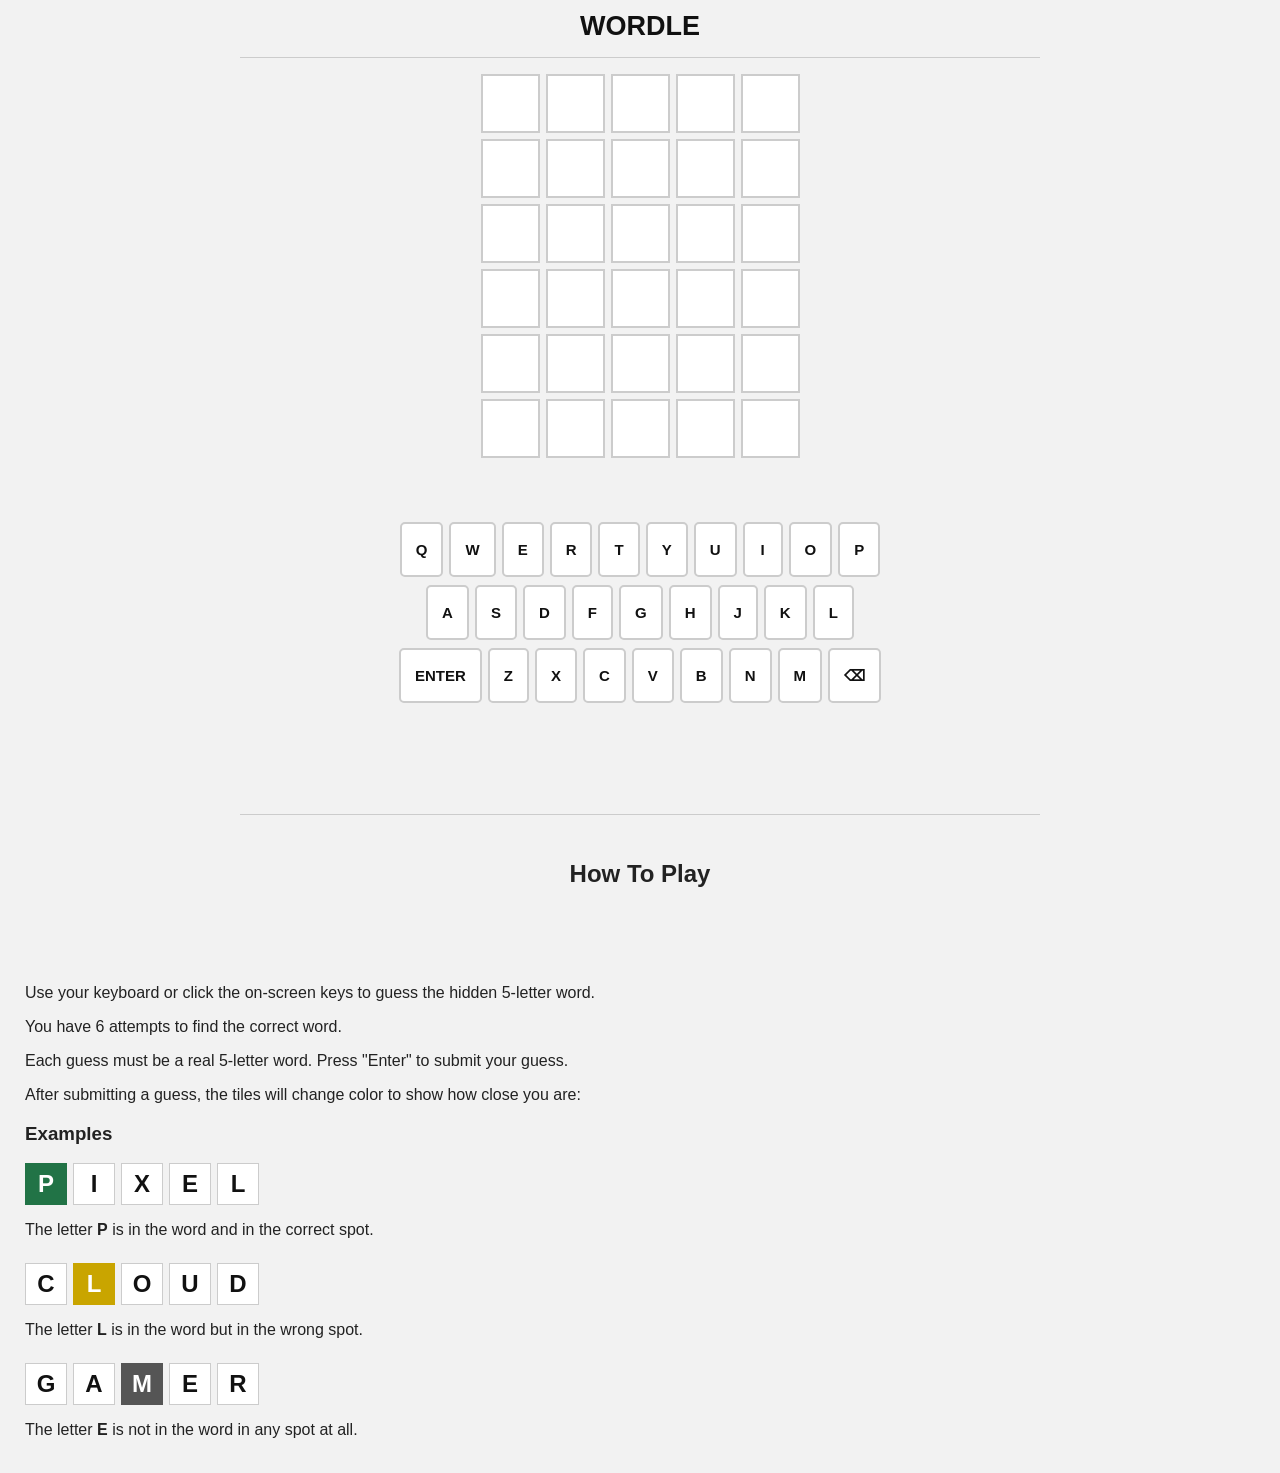
==== index.html @ 8503a136 "update word list" ====
<!DOCTYPE html>
<html lang="en">
  <head>
    <meta charset="UTF-8" />
    <meta name="viewport" content="width=device-width, initial-scale=1.0" />
    <title>Wordle</title>
    <link rel="stylesheet" href="css/style.css" />
  </head>
  <body>
    <h1>WORDLE</h1>
    <hr class="title-divider" />

    <div id="game-board"></div>
    <div id="keyboard" class="keyboard"></div>

    <div id="play-again-container" style="display: none;">
      <button id="play-again" class="play-again-button">Play Again!</button>
    </div>

    <div id="toast" class="toast">
      <div id="toast-message"></div>
    </div>

    <!-- INSTRUCTIONS -->
    <hr class="footer-divider" />
    <h2>How To Play</h2>
    <div class="content">
      <p>Use your keyboard or click the on-screen keys to guess the hidden 5-letter word.</p>
      <p>You have 6 attempts to find the correct word.</p>
      <p>Each guess must be a real 5-letter word. Press "Enter" to submit your guess.</p>
      <p>After submitting a guess, the tiles will change color to show how close you are:</p>
      
      <h3><strong>Examples</strong></h3>
      <div class="example">
        <div class="example-row">
          <div class="tile correct">P</div>
          <div class="tile">I</div>
          <div class="tile">X</div>
          <div class="tile">E</div>
          <div class="tile">L</div>
        </div>
        <p>The letter <strong>P</strong> is in the word and in the correct spot.</p>
      </div>

      <div class="example">
        <div class="example-row">
          <div class="tile">C</div>
          <div class="tile present">L</div>
          <div class="tile">O</div>
          <div class="tile">U</div>
          <div class="tile">D</div>
        </div>
        <p>The letter <strong>L</strong> is in the word but in the wrong spot.</p>
      </div>

      <div class="example">
        <div class="example-row">
          <div class="tile">G</div>
          <div class="tile">A</div>
          <div class="tile absent">M</div>
          <div class="tile">E</div>
          <div class="tile">R</div>
        </div>
        <p>The letter <strong>E</strong> is not in the word in any spot at all.</p>
      </div>
    </div>

    <script src="js/data.js"></script>
    <script src="js/app.js"></script>
  </body>
</html>
---- css/style.css ----
/* === Base Styles === */
body {
  font-family: "Helvetica Neue", Helvetica, Arial, sans-serif;
  font-weight: 400;
  margin: 0;
  min-height: 100vh;
  display: flex;
  flex-direction: column;
  align-items: center;
  justify-content: flex-start;
  background-color: #f2f2f2; /* Soft light gray for better contrast */
  padding: 10px 20px;
  box-sizing: border-box;
}

h1 {
  margin: 1px 0 10px;
  color: #111; /* Darker text for better contrast */
  font-size: 27px;
  text-align: center;
}

h2, h3, p {
  color: #222;
}

.content {
  max-width: 800px;
  width: 100%;
  margin-top: 60px;
  margin-left: 0;
  padding-left: 5px;
  align-self: flex-start;
  text-align: left;
}

.title-divider {
  width: 100%;
  max-width: 800px;
  border: none;
  border-top: 1px solid #ccc;
  margin: 5px auto 12px;
}

.footer-divider {
  width: 100%;
  max-width: 800px;
  border: none;
  border-top: 1px solid #ccc;
  margin: 60px auto 25px; 
}


/* === Game Board === */
#game-board {
  display: grid;
  grid-template-rows: repeat(6, 1fr);
  gap: 6px;
  margin: 4px 0; 
}

.row {
  display: grid;
  grid-template-columns: repeat(5, 1fr);
  gap: 6px;
}

/* === Tiles === */
.tile {
  width: 55px;
  height: 55px;
  display: flex;
  justify-content: center;
  align-items: center;
  font-size: 38px;
  font-weight: bold;
  text-transform: uppercase;
  background-color: white;
  border: 2px solid #ccc;
  color: #111;
  transition: transform 0.2s ease, background-color 0.3s ease;
}

.tile.correct {
  background-color: #217346;
  border-color: #217346;
  color: white;
}

.tile.present {
  background-color: #c9a500;
  border-color: #c9a500;
  color: white;
}

.tile.absent {
  background-color: #555;
  border-color: #555;
  color: white;
}

/* === Keyboard === */
#keyboard {
  display: flex;
  flex-direction: column;
  gap: 8px;
  user-select: none;
  margin-top: 60px;
  margin-bottom: 51px;
}

#keyboard .row {
  display: flex;
  justify-content: center;
  gap: 6px;
}

#keyboard button {
  background-color: white;
  border: 2px solid #ccc;
  border-radius: 5px;
  padding: 14px;
  min-height: 55px;
  min-width: 40px;
  display: flex;
  justify-content: center;
  align-items: center;
  font-size: 15px;
  font-weight: bold;
  color: #111;
  cursor: pointer;
  text-transform: uppercase;
  transition: background-color 0.2s ease, border-color 0.2s ease;
}

#keyboard button.correct {
  background-color: #217346;
  border-color: #217346;
  color: white;
}

#keyboard button.present {
  background-color: #c9a500;
  border-color: #c9a500;
  color: white;
}

#keyboard button.absent {
  background-color: #555;
  border-color: #555;
  color: white;
}

#keyboard button:hover {
  background-color: #999; /* Darker hover state */
}

#keyboard button:focus {
  outline: 3px solid #FF6347; /* High contrast focus outline */
}

/* === Play Again Button === */
#play-again-container {
  display: none;
  margin-top: 5px;
  display: flex;
  justify-content: center;
}

.play-again-button {
  background-color: #217346;
  color: white;
  padding: 12px 24px;
  font-size: 18px;
  font-weight: bold;
  border: 2px solid #ccc;
  border-radius: 6px;
  cursor: pointer;
  transition: background-color 0.2s ease, border-color 0.2s ease;
}

.play-again-button.correct {
  background-color: #217346;
  border-color: #217346;
  color: white;
}

.play-again-button.present {
  background-color: #c9a500;
  border-color: #c9a500;
  color: white;
}

.play-again-button.absent {
  background-color: #555;
  border-color: #555;
  color: white;
}

.play-again-button:hover {
  background-color: #999; /* Darker hover state */
}

.play-again-button:focus {
  outline: 3px solid #FF6347; /* High contrast focus outline */
}

.example {
  margin-bottom: 24px;
}

.example-row {
  display: flex;
  gap: 6px;
  margin-bottom: 8px;
}

.example-row .tile {
  width: 40px;
  height: 40px;
  font-size: 24px;
  border-width: 1.5px;
}

/* === Toast Notification === */
.toast {
  position: fixed;
  top: 30px;
  left: 30px;
  background-color: #222;
  color: white;
  padding: 1rem 2rem;
  border-radius: 8px;
  box-shadow: 0 4px 8px rgba(0, 0, 0, 0.3);
  z-index: 1000;
  opacity: 0;
  pointer-events: none;
  transition: opacity 0.5s ease-in-out;
}

.toast.show {
  opacity: 1;
  pointer-events: auto;
}
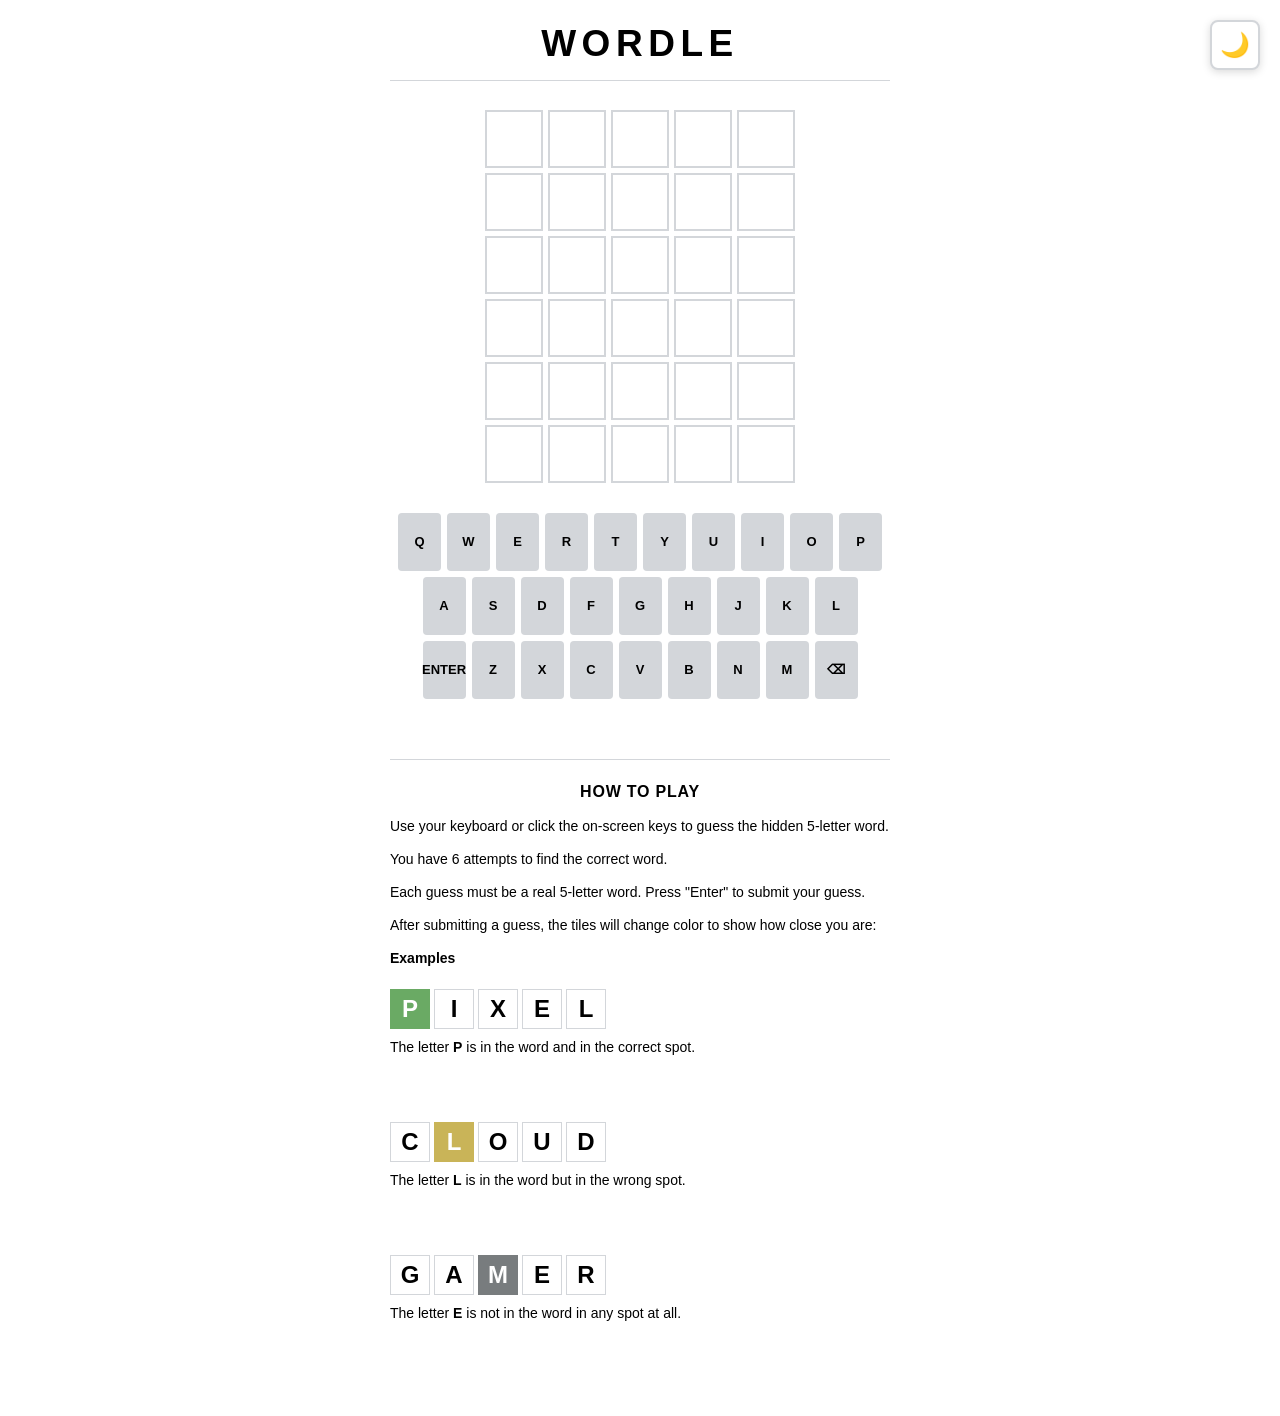
==== commit c98e39e4: "Implement dark mode feature with theme toggle button, enhance CSS with variables for improved stylin" ====
--- a/index.html
+++ b/index.html
@@ -7,8 +7,10 @@
     <link rel="stylesheet" href="css/style.css" />
   </head>
   <body>
-    <h1>WORDLE</h1>
-    <hr class="title-divider" />
+    <button id="theme-toggle" class="theme-toggle" type="button" aria-label="Toggle dark mode" onclick="window.toggleThemeManual()">
+      <span class="theme-icon">🌙</span>
+    </button>
+    <h1 class="navbar-title">WORDLE</h1>
 
     <div id="game-board"></div>
     <div id="keyboard" class="keyboard"></div>
@@ -66,6 +68,7 @@
     </div>
 
     <script src="js/data.js"></script>
+    <script src="js/partials.js"></script>
     <script src="js/app.js"></script>
   </body>
 </html>
--- a/css/style.css
+++ b/css/style.css
@@ -1,53 +1,172 @@
+/* === CSS Variables === */
+:root {
+  --bg-color: #ffffff;
+  --text-color: #000000;
+  --text-secondary: #000000;
+  --tile-bg: #ffffff;
+  --tile-border: #d3d6da;
+  --keyboard-bg: #d3d6da;
+  --keyboard-hover: #818384;
+  --divider-color: #d3d6da;
+  --toast-bg: #000000;
+  --toast-text: #ffffff;
+}
+
+body.dark-mode,
+html.dark-mode {
+  --bg-color: #121213;
+  --text-color: #ffffff;
+  --text-secondary: #ffffff;
+  --tile-bg: #121213;
+  --tile-border: #3a3a3c;
+  --keyboard-bg: #818384;
+  --keyboard-hover: #565758;
+  --divider-color: #3a3a3c;
+  --toast-bg: #ffffff;
+  --toast-text: #000000;
+}
+
 /* === Base Styles === */
 body {
-  font-family: "Helvetica Neue", Helvetica, Arial, sans-serif;
-  font-weight: 400;
+  font-family: "Clear Sans", "Helvetica Neue", Arial, sans-serif;
+  font-weight: 700;
   margin: 0;
   min-height: 100vh;
   display: flex;
   flex-direction: column;
   align-items: center;
   justify-content: flex-start;
-  background-color: #f2f2f2; /* Soft light gray for better contrast */
-  padding: 10px 20px;
+  background-color: var(--bg-color);
+  color: var(--text-color);
+  padding: 0;
   box-sizing: border-box;
+  transition: background-color 0.3s ease, color 0.3s ease;
+  position: relative;
+  line-height: 1.5;
+  -webkit-font-smoothing: antialiased;
+  -moz-osx-font-smoothing: grayscale;
+}
+
+/* === Theme Toggle Button === */
+.theme-toggle {
+  position: fixed;
+  top: 20px;
+  right: 20px;
+  width: 50px;
+  height: 50px;
+  border-radius: 8px;
+  border: 2px solid var(--tile-border);
+  background-color: var(--bg-color);
+  color: var(--text-color);
+  cursor: pointer;
+  display: flex;
+  align-items: center;
+  justify-content: center;
+  font-size: 28px;
+  transition: all 0.3s ease;
+  z-index: 1000;
+  box-shadow: 0 2px 8px rgba(0, 0, 0, 0.15);
+  pointer-events: auto;
+  user-select: none;
+}
+
+.theme-toggle:hover {
+  background-color: var(--keyboard-hover);
+  transform: scale(1.05);
+  box-shadow: 0 4px 12px rgba(0, 0, 0, 0.2);
+}
+
+.theme-toggle:active {
+  transform: scale(0.95);
+}
+
+.theme-toggle:focus {
+  outline: 3px solid var(--text-color);
+  outline-offset: 2px;
+}
+
+.theme-icon {
+  display: inline-block;
+  font-size: 24px;
+  line-height: 1;
+  transition: transform 0.3s ease;
+}
+
+
+/* === Title === */
+.navbar-title {
+  margin: 0;
+  padding: 16px 0 8px 0;
+  color: var(--text-color);
+  font-size: 37px;
+  font-weight: 700;
+  letter-spacing: 0.15em;
+  transition: color 0.3s ease;
+  text-align: center;
+  width: 100%;
+  max-width: 500px;
+  margin-left: auto;
+  margin-right: auto;
+  border-bottom: 1px solid var(--divider-color);
 }
 
 h1 {
-  margin: 1px 0 10px;
-  color: #111; /* Darker text for better contrast */
-  font-size: 27px;
+  margin: 0;
+  padding: 0;
+  color: var(--text-color);
+  font-size: 37px;
   text-align: center;
+  font-weight: 700;
+  letter-spacing: 0.15em;
+  transition: color 0.3s ease;
 }
 
 h2, h3, p {
-  color: #222;
+  color: var(--text-secondary);
+  transition: color 0.3s ease;
+}
+
+h2 {
+  font-size: 16px;
+  margin: 0 0 12px 0;
+  font-weight: 700;
+  text-transform: uppercase;
+  letter-spacing: 0.05em;
+}
+
+h3 {
+  font-size: 14px;
+  margin: 0 0 8px 0;
+  font-weight: 700;
+}
+
+p {
+  font-size: 14px;
+  margin: 0 0 12px 0;
+  line-height: 1.5;
+  font-weight: 400;
 }
 
 .content {
-  max-width: 800px;
-  width: 100%;
-  margin-top: 60px;
-  margin-left: 0;
-  padding-left: 5px;
-  align-self: flex-start;
+  max-width: 500px;
+  width: 100%;
+  margin: 0 auto;
+  padding: 0 20px 40px 20px;
   text-align: left;
+  font-weight: 400;
 }
 
 .title-divider {
-  width: 100%;
-  max-width: 800px;
+  display: none;
+}
+
+.footer-divider {
+  width: 100%;
+  max-width: 500px;
   border: none;
-  border-top: 1px solid #ccc;
-  margin: 5px auto 12px;
-}
-
-.footer-divider {
-  width: 100%;
-  max-width: 800px;
-  border: none;
-  border-top: 1px solid #ccc;
-  margin: 60px auto 25px; 
+  border-top: 1px solid var(--divider-color);
+  margin: 40px auto 20px;
+  transition: border-color 0.3s ease;
 }
 
 
@@ -55,170 +174,208 @@
 #game-board {
   display: grid;
   grid-template-rows: repeat(6, 1fr);
-  gap: 6px;
-  margin: 4px 0; 
+  gap: 5px;
+  margin: 29px auto 0 auto;
+  width: 100%;
+  max-width: 350px;
+  padding: 0 20px;
+  box-sizing: border-box;
 }
 
 .row {
   display: grid;
   grid-template-columns: repeat(5, 1fr);
-  gap: 6px;
+  gap: 5px;
+  width: 100%;
 }
 
 /* === Tiles === */
 .tile {
-  width: 55px;
-  height: 55px;
+  aspect-ratio: 1;
+  width: 100%;
+  max-width: 62px;
+  min-width: 40px;
   display: flex;
   justify-content: center;
   align-items: center;
-  font-size: 38px;
-  font-weight: bold;
+  font-size: clamp(28px, 6vw, 36px);
+  font-weight: 700;
   text-transform: uppercase;
-  background-color: white;
-  border: 2px solid #ccc;
-  color: #111;
-  transition: transform 0.2s ease, background-color 0.3s ease;
+  background-color: var(--tile-bg);
+  border: 2px solid var(--tile-border);
+  color: var(--text-color);
+  transition: all 0.15s ease-in-out;
+  box-sizing: border-box;
+  user-select: none;
+  font-family: "Clear Sans", "Helvetica Neue", Arial, sans-serif;
+  line-height: 1;
 }
 
 .tile.correct {
-  background-color: #217346;
-  border-color: #217346;
-  color: white;
+  background-color: #6aaa64;
+  border-color: #6aaa64;
+  color: #ffffff;
+  animation: flip 0.3s ease-in-out;
 }
 
 .tile.present {
-  background-color: #c9a500;
-  border-color: #c9a500;
-  color: white;
+  background-color: #c9b458;
+  border-color: #c9b458;
+  color: #ffffff;
+  animation: flip 0.3s ease-in-out;
 }
 
 .tile.absent {
-  background-color: #555;
-  border-color: #555;
-  color: white;
+  background-color: #787c7e;
+  border-color: #787c7e;
+  color: #ffffff;
+  animation: flip 0.3s ease-in-out;
+}
+
+@keyframes flip {
+  0% {
+    transform: rotateX(0deg);
+  }
+  50% {
+    transform: rotateX(90deg);
+  }
+  100% {
+    transform: rotateX(0deg);
+  }
 }
 
 /* === Keyboard === */
 #keyboard {
   display: flex;
   flex-direction: column;
-  gap: 8px;
+  gap: 6px;
   user-select: none;
-  margin-top: 60px;
-  margin-bottom: 51px;
+  margin: 30px auto 20px auto;
+  width: 100%;
+  max-width: 500px;
+  padding: 0;
+  box-sizing: border-box;
 }
 
 #keyboard .row {
   display: flex;
   justify-content: center;
   gap: 6px;
+  flex-wrap: wrap;
+  margin: 0 auto;
 }
 
 #keyboard button {
-  background-color: white;
-  border: 2px solid #ccc;
-  border-radius: 5px;
-  padding: 14px;
-  min-height: 55px;
-  min-width: 40px;
+  background-color: var(--keyboard-bg);
+  border: none;
+  border-radius: 4px;
+  padding: 0;
+  height: 58px;
+  min-width: 43px;
+  flex: 1 1 auto;
+  max-width: 43px;
   display: flex;
   justify-content: center;
   align-items: center;
-  font-size: 15px;
-  font-weight: bold;
-  color: #111;
+  font-size: 13px;
+  font-weight: 700;
+  color: var(--text-color);
   cursor: pointer;
   text-transform: uppercase;
-  transition: background-color 0.2s ease, border-color 0.2s ease;
+  transition: background-color 0.15s ease-in-out;
+  font-family: "Clear Sans", "Helvetica Neue", Arial, sans-serif;
+}
+
+#keyboard button:focus {
+  outline: 2px solid var(--text-color);
+  outline-offset: 2px;
+}
+
+#keyboard button.enter,
+#keyboard button.backspace {
+  flex: 1.5 1 auto;
+  min-width: 65px;
+  max-width: 65px;
+  font-size: 12px;
 }
 
 #keyboard button.correct {
-  background-color: #217346;
-  border-color: #217346;
-  color: white;
+  background-color: #6aaa64;
+  color: #ffffff;
 }
 
 #keyboard button.present {
-  background-color: #c9a500;
-  border-color: #c9a500;
-  color: white;
+  background-color: #c9b458;
+  color: #ffffff;
 }
 
 #keyboard button.absent {
-  background-color: #555;
-  border-color: #555;
-  color: white;
-}
-
-#keyboard button:hover {
-  background-color: #999; /* Darker hover state */
-}
-
-#keyboard button:focus {
-  outline: 3px solid #FF6347; /* High contrast focus outline */
+  background-color: #787c7e;
+  color: #ffffff;
+}
+
+#keyboard button:hover:not(.correct):not(.present):not(.absent) {
+  background-color: var(--keyboard-hover);
+}
+
+#keyboard button:active {
+  transform: scale(0.95);
 }
 
 /* === Play Again Button === */
 #play-again-container {
-  display: none;
-  margin-top: 5px;
+  margin: 20px auto 10px auto;
   display: flex;
   justify-content: center;
+  max-width: 500px;
+  width: 100%;
+  padding: 0 20px;
+  box-sizing: border-box;
 }
 
 .play-again-button {
-  background-color: #217346;
-  color: white;
+  background-color: #6aaa64;
+  color: #ffffff;
   padding: 12px 24px;
-  font-size: 18px;
-  font-weight: bold;
-  border: 2px solid #ccc;
-  border-radius: 6px;
+  font-size: 16px;
+  font-weight: 700;
+  border: none;
+  border-radius: 4px;
   cursor: pointer;
-  transition: background-color 0.2s ease, border-color 0.2s ease;
-}
-
-.play-again-button.correct {
-  background-color: #217346;
-  border-color: #217346;
-  color: white;
-}
-
-.play-again-button.present {
-  background-color: #c9a500;
-  border-color: #c9a500;
-  color: white;
-}
-
-.play-again-button.absent {
-  background-color: #555;
-  border-color: #555;
-  color: white;
+  transition: background-color 0.15s ease-in-out;
+  font-family: "Clear Sans", "Helvetica Neue", Arial, sans-serif;
 }
 
 .play-again-button:hover {
-  background-color: #999; /* Darker hover state */
+  background-color: #5a9a54;
+}
+
+.play-again-button:active {
+  transform: scale(0.98);
 }
 
 .play-again-button:focus {
-  outline: 3px solid #FF6347; /* High contrast focus outline */
+  outline: 2px solid #6aaa64;
+  outline-offset: 2px;
 }
 
 .example {
-  margin-bottom: 24px;
+  margin-bottom: clamp(20px, 4vw, 28px);
+  padding: 12px 0;
 }
 
 .example-row {
   display: flex;
-  gap: 6px;
+  gap: clamp(3px, 0.8vw, 4px);
   margin-bottom: 8px;
+  flex-wrap: wrap;
 }
 
 .example-row .tile {
-  width: 40px;
-  height: 40px;
-  font-size: 24px;
+  width: clamp(30px, 8vw, 40px);
+  height: clamp(30px, 8vw, 40px);
+  max-width: 40px;
+  font-size: clamp(18px, 4.5vw, 24px);
   border-width: 1.5px;
 }
 
@@ -226,19 +383,188 @@
 .toast {
   position: fixed;
   top: 30px;
-  left: 30px;
-  background-color: #222;
-  color: white;
-  padding: 1rem 2rem;
-  border-radius: 8px;
-  box-shadow: 0 4px 8px rgba(0, 0, 0, 0.3);
+  left: 50%;
+  transform: translateX(-50%);
+  background-color: var(--toast-bg);
+  color: var(--toast-text);
+  padding: 16px 32px;
+  border-radius: 4px;
   z-index: 1000;
   opacity: 0;
   pointer-events: none;
-  transition: opacity 0.5s ease-in-out;
+  transition: opacity 0.3s ease-in-out, background-color 0.3s ease, color 0.3s ease;
+  max-width: 90%;
+  text-align: center;
+  font-size: 14px;
+  font-weight: 700;
+  font-family: "Clear Sans", "Helvetica Neue", Arial, sans-serif;
 }
 
 .toast.show {
   opacity: 1;
   pointer-events: auto;
 }
+
+/* === Media Queries === */
+
+/* Small mobile devices (up to 360px) */
+@media (max-width: 360px) {
+  body {
+    padding: 8px 10px;
+  }
+  
+  .navbar-title {
+    font-size: 28px;
+  }
+  
+  .theme-toggle {
+    top: 10px;
+    right: 10px;
+    width: 44px;
+    height: 44px;
+    font-size: 22px;
+  }
+  
+  .theme-icon {
+    font-size: 20px;
+  }
+  
+  #game-board {
+    max-width: 100%;
+    gap: 4px;
+  }
+  
+  .row {
+    gap: 4px;
+  }
+  
+  .tile {
+    min-width: 35px;
+    font-size: 24px;
+    border-width: 1.5px;
+  }
+  
+  #keyboard {
+    max-width: 100%;
+    gap: 6px;
+  }
+  
+  #keyboard .row {
+    gap: 4px;
+  }
+  
+  #keyboard button {
+    min-width: 28px;
+    height: 48px;
+    font-size: 11px;
+  }
+  
+  #keyboard button.enter,
+  #keyboard button.backspace {
+    min-width: 50px;
+    max-width: 50px;
+  }
+  
+  .example-row .tile {
+    width: 28px;
+    height: 28px;
+    font-size: 16px;
+  }
+}
+
+/* Mobile devices (361px to 480px) */
+@media (min-width: 361px) and (max-width: 480px) {
+  .navbar-title {
+    font-size: 32px;
+  }
+  
+  .theme-toggle {
+    width: 48px;
+    height: 48px;
+    font-size: 26px;
+  }
+  
+  .theme-icon {
+    font-size: 22px;
+  }
+  
+  #game-board {
+    max-width: 100%;
+  }
+  
+  .tile {
+    min-width: 40px;
+    max-width: 50px;
+  }
+  
+  #keyboard {
+    max-width: 100%;
+  }
+  
+  #keyboard button {
+    min-width: 32px;
+    height: 52px;
+    font-size: 12px;
+  }
+  
+  #keyboard button.enter,
+  #keyboard button.backspace {
+    min-width: 58px;
+    max-width: 58px;
+  }
+}
+
+/* Tablets (481px to 768px) */
+@media (min-width: 481px) and (max-width: 768px) {
+  #game-board {
+    max-width: 400px;
+  }
+  
+  .tile {
+    max-width: 58px;
+  }
+  
+  #keyboard {
+    max-width: 480px;
+  }
+  
+  #keyboard button {
+    max-width: 40px;
+    height: 56px;
+  }
+  
+  #keyboard button.enter,
+  #keyboard button.backspace {
+    max-width: 62px;
+  }
+}
+
+/* Large tablets and small desktops (769px to 1024px) */
+@media (min-width: 769px) and (max-width: 1024px) {
+  #game-board {
+    max-width: 350px;
+  }
+  
+  .tile {
+    max-width: 60px;
+  }
+  
+  #keyboard {
+    max-width: 500px;
+  }
+}
+
+/* Large screens (1025px and above) */
+@media (min-width: 1025px) {
+  #game-board {
+    max-width: 350px;
+  }
+  
+  .tile {
+    max-width: 62px;
+  }
+  
+  #keyboard {
+    max-width: 500px;
+  }
+}
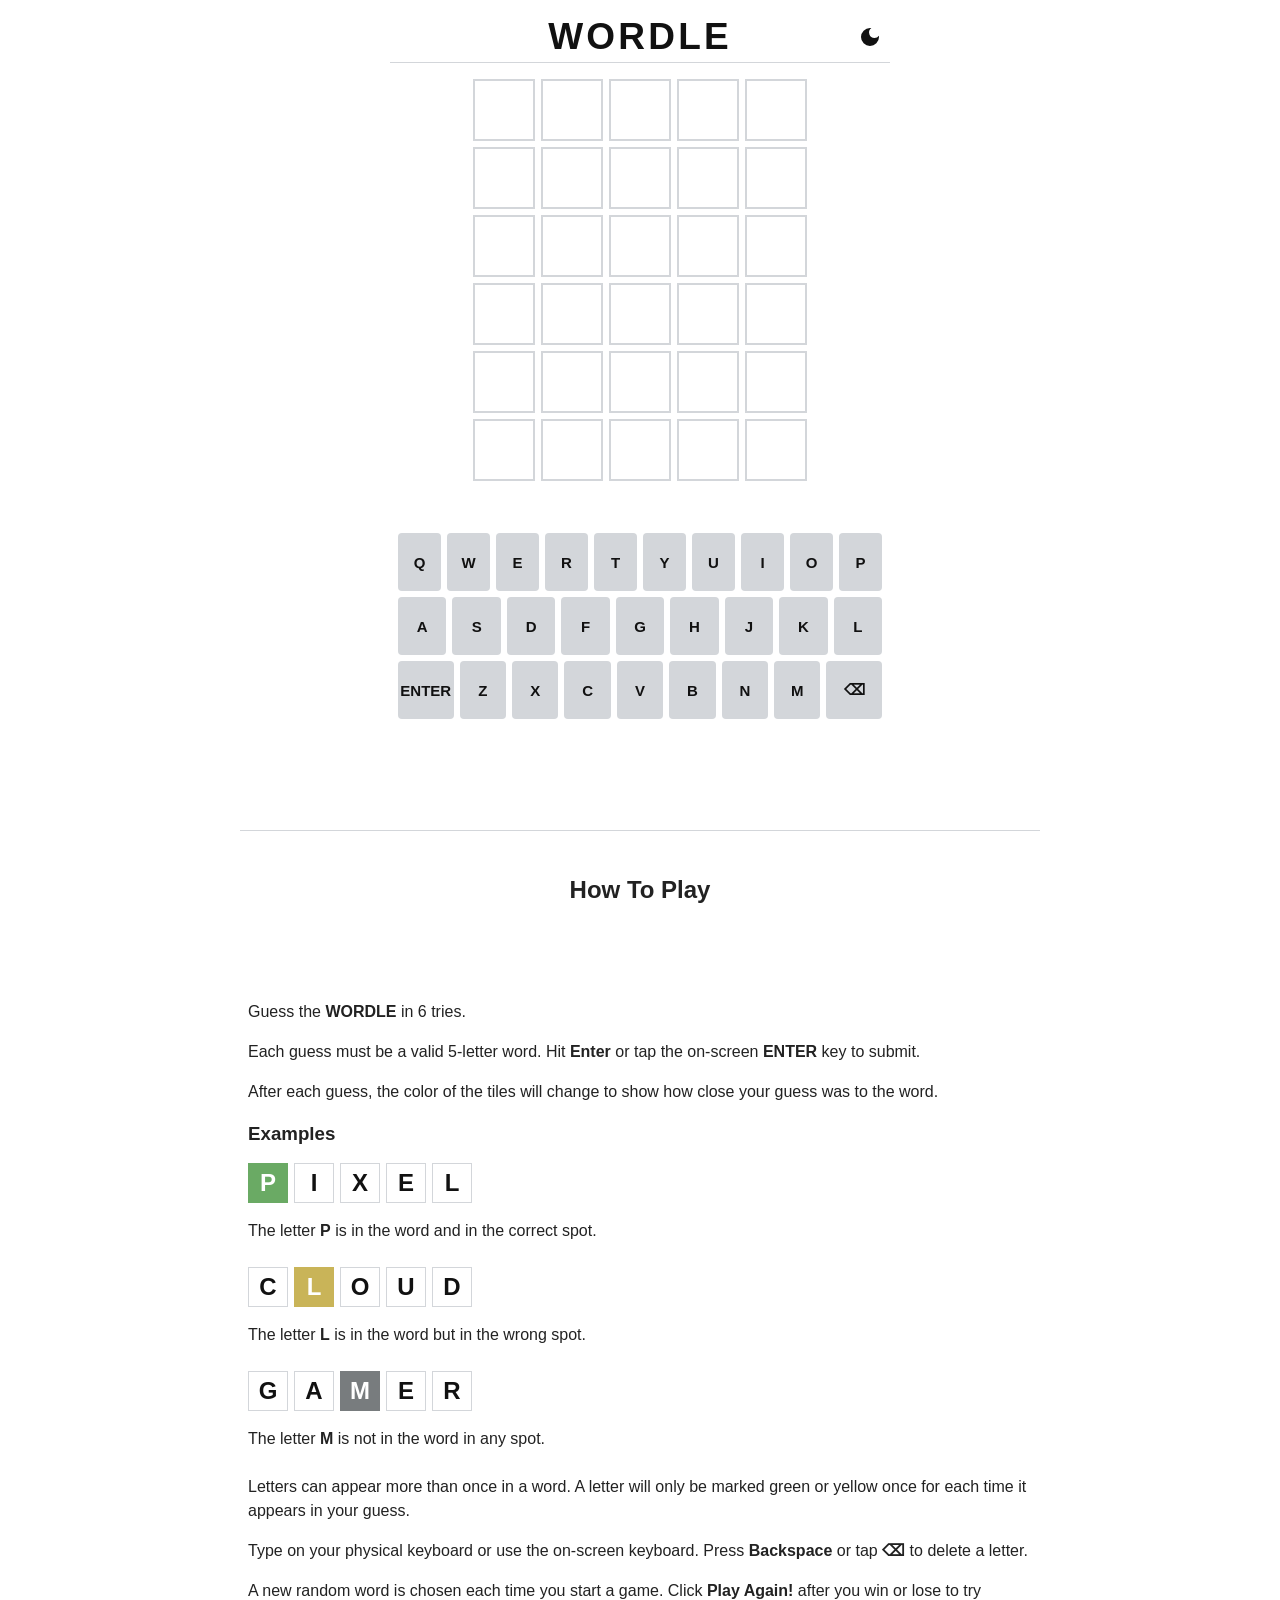
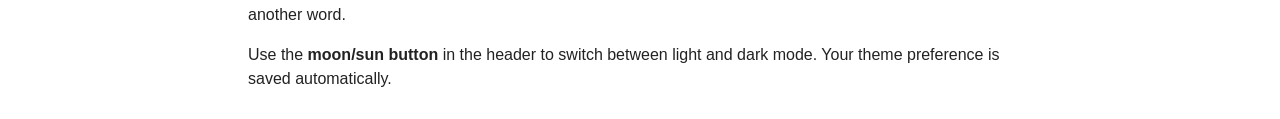
==== commit f891d169: "Add dark mode toggle and improve UI/UX with updated styles and game instructions" ====
--- a/index.html
+++ b/index.html
@@ -5,12 +5,26 @@
     <meta name="viewport" content="width=device-width, initial-scale=1.0" />
     <title>Wordle</title>
     <link rel="stylesheet" href="css/style.css" />
+    <script>
+      if (localStorage.getItem('theme') === 'dark') {
+        document.documentElement.classList.add('dark');
+      }
+    </script>
   </head>
   <body>
-    <button id="theme-toggle" class="theme-toggle" type="button" aria-label="Toggle dark mode" onclick="window.toggleThemeManual()">
-      <span class="theme-icon">🌙</span>
-    </button>
-    <h1 class="navbar-title">WORDLE</h1>
+    <header class="header">
+      <div class="header-spacer"></div>
+      <h1>WORDLE</h1>
+      <button id="dark-mode-toggle" class="dark-mode-toggle" type="button" aria-label="Toggle dark mode" title="Dark mode">
+        <svg class="icon-moon" xmlns="http://www.w3.org/2000/svg" viewBox="0 0 24 24" fill="currentColor" aria-hidden="true">
+          <path d="M12 3a9 9 0 1 0 9 9c0-.46-.04-.92-.1-1.36a5.39 5.39 0 0 1-4.4 2.26 5.403 5.403 0 0 1-3.14-9.8c-.44-.06-.9-.1-1.36-.1z"/>
+        </svg>
+        <svg class="icon-sun" xmlns="http://www.w3.org/2000/svg" viewBox="0 0 24 24" fill="currentColor" aria-hidden="true">
+          <path d="M12 18a6 6 0 1 1 0-12 6 6 0 0 1 0 12zm0-2a4 4 0 1 0 0-8 4 4 0 0 0 0 8zM11 1h2v3h-2V1zm0 19h2v3h-2v-3zM3.515 4.929l1.414-1.414L7.05 5.636 5.636 7.05 3.515 4.93zM16.95 18.364l1.414-1.414 2.121 2.121-1.414 1.414-2.121-2.121zm2.121-14.85l1.414 1.415-2.121 2.121-1.414-1.414 2.121-2.121zM5.636 16.95l1.414 1.414-2.121 2.121-1.414-1.414 2.121-2.121zM23 11v2h-3v-2h3zM4 11v2H1v-2h3z"/>
+        </svg>
+      </button>
+    </header>
+    <hr class="title-divider" />
 
     <div id="game-board"></div>
     <div id="keyboard" class="keyboard"></div>
@@ -27,11 +41,10 @@
     <hr class="footer-divider" />
     <h2>How To Play</h2>
     <div class="content">
-      <p>Use your keyboard or click the on-screen keys to guess the hidden 5-letter word.</p>
-      <p>You have 6 attempts to find the correct word.</p>
-      <p>Each guess must be a real 5-letter word. Press "Enter" to submit your guess.</p>
-      <p>After submitting a guess, the tiles will change color to show how close you are:</p>
-      
+      <p>Guess the <strong>WORDLE</strong> in 6 tries.</p>
+      <p>Each guess must be a valid 5-letter word. Hit <strong>Enter</strong> or tap the on-screen <strong>ENTER</strong> key to submit.</p>
+      <p>After each guess, the color of the tiles will change to show how close your guess was to the word.</p>
+
       <h3><strong>Examples</strong></h3>
       <div class="example">
         <div class="example-row">
@@ -63,12 +76,16 @@
           <div class="tile">E</div>
           <div class="tile">R</div>
         </div>
-        <p>The letter <strong>E</strong> is not in the word in any spot at all.</p>
+        <p>The letter <strong>M</strong> is not in the word in any spot.</p>
       </div>
+
+      <p>Letters can appear more than once in a word. A letter will only be marked green or yellow once for each time it appears in your guess.</p>
+      <p>Type on your physical keyboard or use the on-screen keyboard. Press <strong>Backspace</strong> or tap <strong>⌫</strong> to delete a letter.</p>
+      <p>A new random word is chosen each time you start a game. Click <strong>Play Again!</strong> after you win or lose to try another word.</p>
+      <p>Use the <strong>moon/sun button</strong> in the header to switch between light and dark mode. Your theme preference is saved automatically.</p>
     </div>
 
     <script src="js/data.js"></script>
-    <script src="js/partials.js"></script>
     <script src="js/app.js"></script>
   </body>
 </html>
--- a/css/style.css
+++ b/css/style.css
@@ -1,172 +1,181 @@
-/* === CSS Variables === */
+/* === Theme Variables === */
 :root {
-  --bg-color: #ffffff;
-  --text-color: #000000;
-  --text-secondary: #000000;
-  --tile-bg: #ffffff;
-  --tile-border: #d3d6da;
-  --keyboard-bg: #d3d6da;
-  --keyboard-hover: #818384;
-  --divider-color: #d3d6da;
-  --toast-bg: #000000;
-  --toast-text: #ffffff;
-}
-
-body.dark-mode,
-html.dark-mode {
-  --bg-color: #121213;
-  --text-color: #ffffff;
-  --text-secondary: #ffffff;
-  --tile-bg: #121213;
-  --tile-border: #3a3a3c;
-  --keyboard-bg: #818384;
-  --keyboard-hover: #565758;
-  --divider-color: #3a3a3c;
-  --toast-bg: #ffffff;
-  --toast-text: #000000;
+  --color-bg: #ffffff;
+  --color-text: #111111;
+  --color-text-secondary: #222222;
+  --color-border: #d3d6da;
+  --color-divider: #d3d6da;
+  --color-tile-bg: #ffffff;
+  --color-tile-border: #d3d6da;
+  --color-tile-text: #111111;
+  --color-key-bg: #d3d6da;
+  --color-key-text: #111111;
+  --color-key-hover: #b8bcc0;
+  --color-correct: #6aaa64;
+  --color-present: #c9b458;
+  --color-absent: #787c7e;
+  --color-toast-bg: #222222;
+  --color-toast-text: #ffffff;
+
+  /* Layout */
+  --layout-max-width: 500px;
+  --content-max-width: 800px;
+  --page-padding-x: 12px;
+  --page-padding-y: 8px;
+  --tile-size: clamp(44px, 11vw, 62px);
+  --tile-gap: clamp(4px, 1.2vw, 6px);
+  --tile-font-size: clamp(24px, 6.5vw, 38px);
+  --tile-border-width: 2px;
+  --key-height: clamp(48px, 12vw, 58px);
+  --key-gap: clamp(4px, 1vw, 6px);
+  --key-font-size: clamp(12px, 3.2vw, 15px);
+  --key-padding-x: clamp(4px, 1.5vw, 14px);
+  --header-font-size: clamp(28px, 7vw, 37px);
+  --header-letter-spacing: 0.15rem;
+  --keyboard-margin-top: clamp(24px, 6vw, 60px);
+  --keyboard-margin-bottom: clamp(20px, 5vw, 51px);
+  --content-margin-top: clamp(32px, 8vw, 60px);
+  --footer-margin-top: clamp(32px, 8vw, 60px);
+  --example-tile-size: clamp(32px, 8vw, 40px);
+  --example-tile-font-size: clamp(18px, 4.5vw, 24px);
+}
+
+html.dark {
+  --color-bg: #121213;
+  --color-text: #ffffff;
+  --color-text-secondary: #ffffff;
+  --color-border: #3a3a3c;
+  --color-divider: #3a3a3c;
+  --color-tile-bg: transparent;
+  --color-tile-border: #3a3a3c;
+  --color-tile-text: #ffffff;
+  --color-key-bg: #818384;
+  --color-key-text: #ffffff;
+  --color-key-hover: #565758;
+  --color-correct: #538d4e;
+  --color-present: #b59f3b;
+  --color-absent: #3a3a3c;
+  --color-toast-bg: #ffffff;
+  --color-toast-text: #121213;
 }
 
 /* === Base Styles === */
 body {
-  font-family: "Clear Sans", "Helvetica Neue", Arial, sans-serif;
-  font-weight: 700;
+  font-family: "Helvetica Neue", Helvetica, Arial, sans-serif;
+  font-weight: 400;
   margin: 0;
   min-height: 100vh;
   display: flex;
   flex-direction: column;
   align-items: center;
   justify-content: flex-start;
-  background-color: var(--bg-color);
-  color: var(--text-color);
+  background-color: var(--color-bg);
+  color: var(--color-text);
+  padding: var(--page-padding-y) var(--page-padding-x);
+  box-sizing: border-box;
+  transition: background-color 0.2s ease, color 0.2s ease;
+  overflow-x: hidden;
+}
+
+/* === Header === */
+.header {
+  display: grid;
+  grid-template-columns: 1fr auto 1fr;
+  align-items: center;
+  width: 100%;
+  max-width: var(--layout-max-width);
+  padding: 4px 0;
+}
+
+.header h1 {
+  margin: 0;
+  color: var(--color-text);
+  font-size: var(--header-font-size);
+  font-weight: 700;
+  letter-spacing: var(--header-letter-spacing);
+  text-align: center;
+}
+
+.header-spacer {
+  width: clamp(36px, 9vw, 40px);
+}
+
+.dark-mode-toggle {
+  justify-self: end;
+  display: flex;
+  align-items: center;
+  justify-content: center;
+  width: clamp(36px, 9vw, 40px);
+  height: clamp(36px, 9vw, 40px);
   padding: 0;
-  box-sizing: border-box;
-  transition: background-color 0.3s ease, color 0.3s ease;
-  position: relative;
+  border: none;
+  border-radius: 4px;
+  background: transparent;
+  color: var(--color-text);
+  cursor: pointer;
+  transition: background-color 0.2s ease, color 0.2s ease;
+}
+
+.dark-mode-toggle:hover {
+  background-color: var(--color-key-bg);
+}
+
+.dark-mode-toggle svg {
+  width: 24px;
+  height: 24px;
+}
+
+.dark-mode-toggle .icon-sun {
+  display: none;
+}
+
+html.dark .dark-mode-toggle .icon-moon {
+  display: none;
+}
+
+html.dark .dark-mode-toggle .icon-sun {
+  display: block;
+}
+
+h2, h3, p {
+  color: var(--color-text-secondary);
+}
+
+h2 {
+  font-size: clamp(1.25rem, 4vw, 1.5rem);
+  text-align: center;
+  width: 100%;
+}
+
+.content {
+  max-width: var(--content-max-width);
+  width: 100%;
+  margin-top: var(--content-margin-top);
+  padding: 0 clamp(4px, 2vw, 16px);
+  align-self: center;
+  text-align: left;
+  box-sizing: border-box;
+}
+
+.content p {
+  font-size: clamp(0.95rem, 2.8vw, 1rem);
   line-height: 1.5;
-  -webkit-font-smoothing: antialiased;
-  -moz-osx-font-smoothing: grayscale;
-}
-
-/* === Theme Toggle Button === */
-.theme-toggle {
-  position: fixed;
-  top: 20px;
-  right: 20px;
-  width: 50px;
-  height: 50px;
-  border-radius: 8px;
-  border: 2px solid var(--tile-border);
-  background-color: var(--bg-color);
-  color: var(--text-color);
-  cursor: pointer;
-  display: flex;
-  align-items: center;
-  justify-content: center;
-  font-size: 28px;
-  transition: all 0.3s ease;
-  z-index: 1000;
-  box-shadow: 0 2px 8px rgba(0, 0, 0, 0.15);
-  pointer-events: auto;
-  user-select: none;
-}
-
-.theme-toggle:hover {
-  background-color: var(--keyboard-hover);
-  transform: scale(1.05);
-  box-shadow: 0 4px 12px rgba(0, 0, 0, 0.2);
-}
-
-.theme-toggle:active {
-  transform: scale(0.95);
-}
-
-.theme-toggle:focus {
-  outline: 3px solid var(--text-color);
-  outline-offset: 2px;
-}
-
-.theme-icon {
-  display: inline-block;
-  font-size: 24px;
-  line-height: 1;
-  transition: transform 0.3s ease;
-}
-
-
-/* === Title === */
-.navbar-title {
-  margin: 0;
-  padding: 16px 0 8px 0;
-  color: var(--text-color);
-  font-size: 37px;
-  font-weight: 700;
-  letter-spacing: 0.15em;
-  transition: color 0.3s ease;
-  text-align: center;
-  width: 100%;
-  max-width: 500px;
-  margin-left: auto;
-  margin-right: auto;
-  border-bottom: 1px solid var(--divider-color);
-}
-
-h1 {
-  margin: 0;
-  padding: 0;
-  color: var(--text-color);
-  font-size: 37px;
-  text-align: center;
-  font-weight: 700;
-  letter-spacing: 0.15em;
-  transition: color 0.3s ease;
-}
-
-h2, h3, p {
-  color: var(--text-secondary);
-  transition: color 0.3s ease;
-}
-
-h2 {
-  font-size: 16px;
-  margin: 0 0 12px 0;
-  font-weight: 700;
-  text-transform: uppercase;
-  letter-spacing: 0.05em;
-}
-
-h3 {
-  font-size: 14px;
-  margin: 0 0 8px 0;
-  font-weight: 700;
-}
-
-p {
-  font-size: 14px;
-  margin: 0 0 12px 0;
-  line-height: 1.5;
-  font-weight: 400;
-}
-
-.content {
-  max-width: 500px;
-  width: 100%;
-  margin: 0 auto;
-  padding: 0 20px 40px 20px;
-  text-align: left;
-  font-weight: 400;
 }
 
 .title-divider {
-  display: none;
+  width: 100%;
+  max-width: var(--layout-max-width);
+  border: none;
+  border-top: 1px solid var(--color-divider);
+  margin: 0 auto 12px;
 }
 
 .footer-divider {
   width: 100%;
-  max-width: 500px;
+  max-width: var(--content-max-width);
   border: none;
-  border-top: 1px solid var(--divider-color);
-  margin: 40px auto 20px;
-  transition: border-color 0.3s ease;
+  border-top: 1px solid var(--color-divider);
+  margin: var(--footer-margin-top) auto 25px;
 }
 
 
@@ -174,230 +183,192 @@
 #game-board {
   display: grid;
   grid-template-rows: repeat(6, 1fr);
-  gap: 5px;
-  margin: 29px auto 0 auto;
-  width: 100%;
-  max-width: 350px;
-  padding: 0 20px;
-  box-sizing: border-box;
+  gap: var(--tile-gap);
+  margin: 4px 0;
+  width: min(100%, calc(var(--tile-size) * 5 + var(--tile-gap) * 4));
 }
 
 .row {
   display: grid;
-  grid-template-columns: repeat(5, 1fr);
-  gap: 5px;
-  width: 100%;
+  grid-template-columns: repeat(5, var(--tile-size));
+  gap: var(--tile-gap);
+  justify-content: center;
 }
 
 /* === Tiles === */
 .tile {
-  aspect-ratio: 1;
-  width: 100%;
-  max-width: 62px;
-  min-width: 40px;
+  width: var(--tile-size);
+  height: var(--tile-size);
   display: flex;
   justify-content: center;
   align-items: center;
-  font-size: clamp(28px, 6vw, 36px);
-  font-weight: 700;
+  font-size: var(--tile-font-size);
+  font-weight: bold;
   text-transform: uppercase;
-  background-color: var(--tile-bg);
-  border: 2px solid var(--tile-border);
-  color: var(--text-color);
-  transition: all 0.15s ease-in-out;
-  box-sizing: border-box;
-  user-select: none;
-  font-family: "Clear Sans", "Helvetica Neue", Arial, sans-serif;
-  line-height: 1;
+  background-color: var(--color-tile-bg);
+  border: var(--tile-border-width) solid var(--color-tile-border);
+  color: var(--color-tile-text);
+  box-sizing: border-box;
+  transition: transform 0.2s ease, background-color 0.3s ease, border-color 0.3s ease, color 0.3s ease;
 }
 
 .tile.correct {
-  background-color: #6aaa64;
-  border-color: #6aaa64;
-  color: #ffffff;
-  animation: flip 0.3s ease-in-out;
+  background-color: var(--color-correct);
+  border-color: var(--color-correct);
+  color: white;
 }
 
 .tile.present {
-  background-color: #c9b458;
-  border-color: #c9b458;
-  color: #ffffff;
-  animation: flip 0.3s ease-in-out;
+  background-color: var(--color-present);
+  border-color: var(--color-present);
+  color: white;
 }
 
 .tile.absent {
-  background-color: #787c7e;
-  border-color: #787c7e;
-  color: #ffffff;
-  animation: flip 0.3s ease-in-out;
-}
-
-@keyframes flip {
-  0% {
-    transform: rotateX(0deg);
-  }
-  50% {
-    transform: rotateX(90deg);
-  }
-  100% {
-    transform: rotateX(0deg);
-  }
+  background-color: var(--color-absent);
+  border-color: var(--color-absent);
+  color: white;
 }
 
 /* === Keyboard === */
 #keyboard {
   display: flex;
   flex-direction: column;
-  gap: 6px;
+  gap: var(--key-gap);
   user-select: none;
-  margin: 30px auto 20px auto;
-  width: 100%;
-  max-width: 500px;
-  padding: 0;
+  width: 100%;
+  max-width: var(--layout-max-width);
+  margin-top: var(--keyboard-margin-top);
+  margin-bottom: var(--keyboard-margin-bottom);
+  padding: 0 clamp(2px, 1vw, 8px);
   box-sizing: border-box;
 }
 
 #keyboard .row {
   display: flex;
   justify-content: center;
-  gap: 6px;
-  flex-wrap: wrap;
-  margin: 0 auto;
+  gap: var(--key-gap);
+  width: 100%;
 }
 
 #keyboard button {
-  background-color: var(--keyboard-bg);
+  flex: 1;
+  background-color: var(--color-key-bg);
   border: none;
   border-radius: 4px;
-  padding: 0;
-  height: 58px;
-  min-width: 43px;
-  flex: 1 1 auto;
-  max-width: 43px;
+  padding: 0 var(--key-padding-x);
+  min-height: var(--key-height);
+  max-height: var(--key-height);
+  min-width: 0;
   display: flex;
   justify-content: center;
   align-items: center;
-  font-size: 13px;
-  font-weight: 700;
-  color: var(--text-color);
+  font-size: var(--key-font-size);
+  font-weight: bold;
+  color: var(--color-key-text);
   cursor: pointer;
   text-transform: uppercase;
-  transition: background-color 0.15s ease-in-out;
-  font-family: "Clear Sans", "Helvetica Neue", Arial, sans-serif;
-}
-
-#keyboard button:focus {
-  outline: 2px solid var(--text-color);
-  outline-offset: 2px;
-}
-
-#keyboard button.enter,
-#keyboard button.backspace {
-  flex: 1.5 1 auto;
-  min-width: 65px;
-  max-width: 65px;
-  font-size: 12px;
+  transition: background-color 0.2s ease, border-color 0.2s ease, color 0.2s ease;
+}
+
+#keyboard button[data-key="ENTER"],
+#keyboard button[data-key="⌫"] {
+  flex: 1.5;
 }
 
 #keyboard button.correct {
-  background-color: #6aaa64;
-  color: #ffffff;
+  background-color: var(--color-correct);
+  border-color: var(--color-correct);
+  color: white;
 }
 
 #keyboard button.present {
-  background-color: #c9b458;
-  color: #ffffff;
+  background-color: var(--color-present);
+  border-color: var(--color-present);
+  color: white;
 }
 
 #keyboard button.absent {
-  background-color: #787c7e;
-  color: #ffffff;
-}
-
-#keyboard button:hover:not(.correct):not(.present):not(.absent) {
-  background-color: var(--keyboard-hover);
-}
-
-#keyboard button:active {
-  transform: scale(0.95);
-}
+  background-color: var(--color-absent);
+  border-color: var(--color-absent);
+  color: white;
+}
+
+#keyboard button:hover {
+  background-color: var(--color-key-hover);
+}
+
+#keyboard button.correct:hover,
+#keyboard button.present:hover,
+#keyboard button.absent:hover {
+  filter: brightness(0.95);
+}
+
 
 /* === Play Again Button === */
 #play-again-container {
-  margin: 20px auto 10px auto;
-  display: flex;
-  justify-content: center;
-  max-width: 500px;
-  width: 100%;
-  padding: 0 20px;
+  display: none;
+  margin-top: 5px;
+  justify-content: center;
+  width: 100%;
+  max-width: var(--layout-max-width);
+  padding: 0 var(--page-padding-x);
   box-sizing: border-box;
 }
 
 .play-again-button {
-  background-color: #6aaa64;
-  color: #ffffff;
-  padding: 12px 24px;
-  font-size: 16px;
-  font-weight: 700;
+  background-color: var(--color-correct);
+  color: white;
+  padding: clamp(10px, 2.5vw, 12px) clamp(18px, 5vw, 24px);
+  font-size: clamp(16px, 4vw, 18px);
+  font-weight: bold;
   border: none;
-  border-radius: 4px;
+  border-radius: 6px;
   cursor: pointer;
-  transition: background-color 0.15s ease-in-out;
-  font-family: "Clear Sans", "Helvetica Neue", Arial, sans-serif;
+  transition: background-color 0.2s ease, border-color 0.2s ease;
 }
 
 .play-again-button:hover {
-  background-color: #5a9a54;
-}
-
-.play-again-button:active {
-  transform: scale(0.98);
-}
-
-.play-again-button:focus {
-  outline: 2px solid #6aaa64;
-  outline-offset: 2px;
+  filter: brightness(0.95);
 }
 
 .example {
-  margin-bottom: clamp(20px, 4vw, 28px);
-  padding: 12px 0;
+  margin-bottom: 24px;
 }
 
 .example-row {
   display: flex;
-  gap: clamp(3px, 0.8vw, 4px);
+  gap: var(--tile-gap);
   margin-bottom: 8px;
   flex-wrap: wrap;
 }
 
 .example-row .tile {
-  width: clamp(30px, 8vw, 40px);
-  height: clamp(30px, 8vw, 40px);
-  max-width: 40px;
-  font-size: clamp(18px, 4.5vw, 24px);
+  width: var(--example-tile-size);
+  height: var(--example-tile-size);
+  font-size: var(--example-tile-font-size);
   border-width: 1.5px;
 }
 
 /* === Toast Notification === */
 .toast {
   position: fixed;
-  top: 30px;
+  top: clamp(12px, 3vw, 30px);
   left: 50%;
   transform: translateX(-50%);
-  background-color: var(--toast-bg);
-  color: var(--toast-text);
-  padding: 16px 32px;
-  border-radius: 4px;
+  width: min(calc(100% - 24px), 420px);
+  background-color: var(--color-toast-bg);
+  color: var(--color-toast-text);
+  padding: clamp(0.75rem, 2.5vw, 1rem) clamp(1rem, 4vw, 2rem);
+  border-radius: 8px;
+  box-shadow: 0 4px 8px rgba(0, 0, 0, 0.3);
   z-index: 1000;
   opacity: 0;
   pointer-events: none;
-  transition: opacity 0.3s ease-in-out, background-color 0.3s ease, color 0.3s ease;
-  max-width: 90%;
+  transition: opacity 0.5s ease-in-out;
   text-align: center;
-  font-size: 14px;
-  font-weight: 700;
-  font-family: "Clear Sans", "Helvetica Neue", Arial, sans-serif;
+  font-size: clamp(0.9rem, 2.8vw, 1rem);
+  box-sizing: border-box;
 }
 
 .toast.show {
@@ -405,166 +376,72 @@
   pointer-events: auto;
 }
 
-/* === Media Queries === */
-
-/* Small mobile devices (up to 360px) */
+/* === Responsive Breakpoints === */
+
+/* Small phones */
 @media (max-width: 360px) {
-  body {
-    padding: 8px 10px;
-  }
-  
-  .navbar-title {
-    font-size: 28px;
-  }
-  
-  .theme-toggle {
-    top: 10px;
-    right: 10px;
-    width: 44px;
-    height: 44px;
-    font-size: 22px;
-  }
-  
-  .theme-icon {
-    font-size: 20px;
-  }
-  
-  #game-board {
-    max-width: 100%;
-    gap: 4px;
-  }
-  
-  .row {
-    gap: 4px;
-  }
-  
-  .tile {
-    min-width: 35px;
-    font-size: 24px;
-    border-width: 1.5px;
-  }
-  
-  #keyboard {
-    max-width: 100%;
-    gap: 6px;
-  }
-  
-  #keyboard .row {
-    gap: 4px;
-  }
-  
-  #keyboard button {
-    min-width: 28px;
-    height: 48px;
-    font-size: 11px;
-  }
-  
-  #keyboard button.enter,
-  #keyboard button.backspace {
-    min-width: 50px;
-    max-width: 50px;
-  }
-  
-  .example-row .tile {
-    width: 28px;
-    height: 28px;
-    font-size: 16px;
-  }
-}
-
-/* Mobile devices (361px to 480px) */
-@media (min-width: 361px) and (max-width: 480px) {
-  .navbar-title {
-    font-size: 32px;
-  }
-  
-  .theme-toggle {
-    width: 48px;
-    height: 48px;
-    font-size: 26px;
-  }
-  
-  .theme-icon {
-    font-size: 22px;
-  }
-  
-  #game-board {
-    max-width: 100%;
-  }
-  
-  .tile {
-    min-width: 40px;
-    max-width: 50px;
-  }
-  
-  #keyboard {
-    max-width: 100%;
-  }
-  
-  #keyboard button {
-    min-width: 32px;
-    height: 52px;
-    font-size: 12px;
-  }
-  
-  #keyboard button.enter,
-  #keyboard button.backspace {
-    min-width: 58px;
-    max-width: 58px;
-  }
-}
-
-/* Tablets (481px to 768px) */
-@media (min-width: 481px) and (max-width: 768px) {
-  #game-board {
-    max-width: 400px;
-  }
-  
-  .tile {
-    max-width: 58px;
-  }
-  
-  #keyboard {
-    max-width: 480px;
-  }
-  
-  #keyboard button {
-    max-width: 40px;
-    height: 56px;
-  }
-  
-  #keyboard button.enter,
-  #keyboard button.backspace {
-    max-width: 62px;
-  }
-}
-
-/* Large tablets and small desktops (769px to 1024px) */
-@media (min-width: 769px) and (max-width: 1024px) {
-  #game-board {
-    max-width: 350px;
-  }
-  
-  .tile {
-    max-width: 60px;
-  }
-  
-  #keyboard {
-    max-width: 500px;
-  }
-}
-
-/* Large screens (1025px and above) */
-@media (min-width: 1025px) {
-  #game-board {
-    max-width: 350px;
-  }
-  
-  .tile {
-    max-width: 62px;
-  }
-  
-  #keyboard {
-    max-width: 500px;
-  }
-}
+  :root {
+    --page-padding-x: 8px;
+    --header-letter-spacing: 0.1rem;
+    --tile-size: 42px;
+    --key-font-size: 11px;
+  }
+}
+
+/* Tablets and small laptops */
+@media (min-width: 768px) {
+  :root {
+    --page-padding-x: 20px;
+    --page-padding-y: 12px;
+    --layout-max-width: 520px;
+    --header-letter-spacing: 0.2rem;
+  }
+}
+
+/* Desktops */
+@media (min-width: 1024px) {
+  :root {
+    --page-padding-x: 24px;
+    --layout-max-width: 500px;
+    --content-max-width: 700px;
+    --keyboard-margin-top: 48px;
+  }
+
+  .content {
+    padding: 0 8px;
+  }
+}
+
+/* Large desktops */
+@media (min-width: 1280px) {
+  :root {
+    --content-max-width: 800px;
+    --tile-size: 62px;
+    --tile-font-size: 38px;
+    --key-height: 58px;
+    --key-font-size: 15px;
+  }
+}
+
+/* Short viewports (landscape phones, small laptop windows) */
+@media (max-height: 700px) {
+  :root {
+    --keyboard-margin-top: 16px;
+    --keyboard-margin-bottom: 12px;
+    --content-margin-top: 24px;
+    --footer-margin-top: 24px;
+  }
+}
+
+@media (max-height: 500px) and (orientation: landscape) {
+  :root {
+    --keyboard-margin-top: 8px;
+    --keyboard-margin-bottom: 8px;
+    --tile-size: clamp(36px, 10vh, 48px);
+    --key-height: clamp(36px, 10vh, 44px);
+  }
+
+  .footer-divider {
+    margin-top: 20px;
+  }
+}
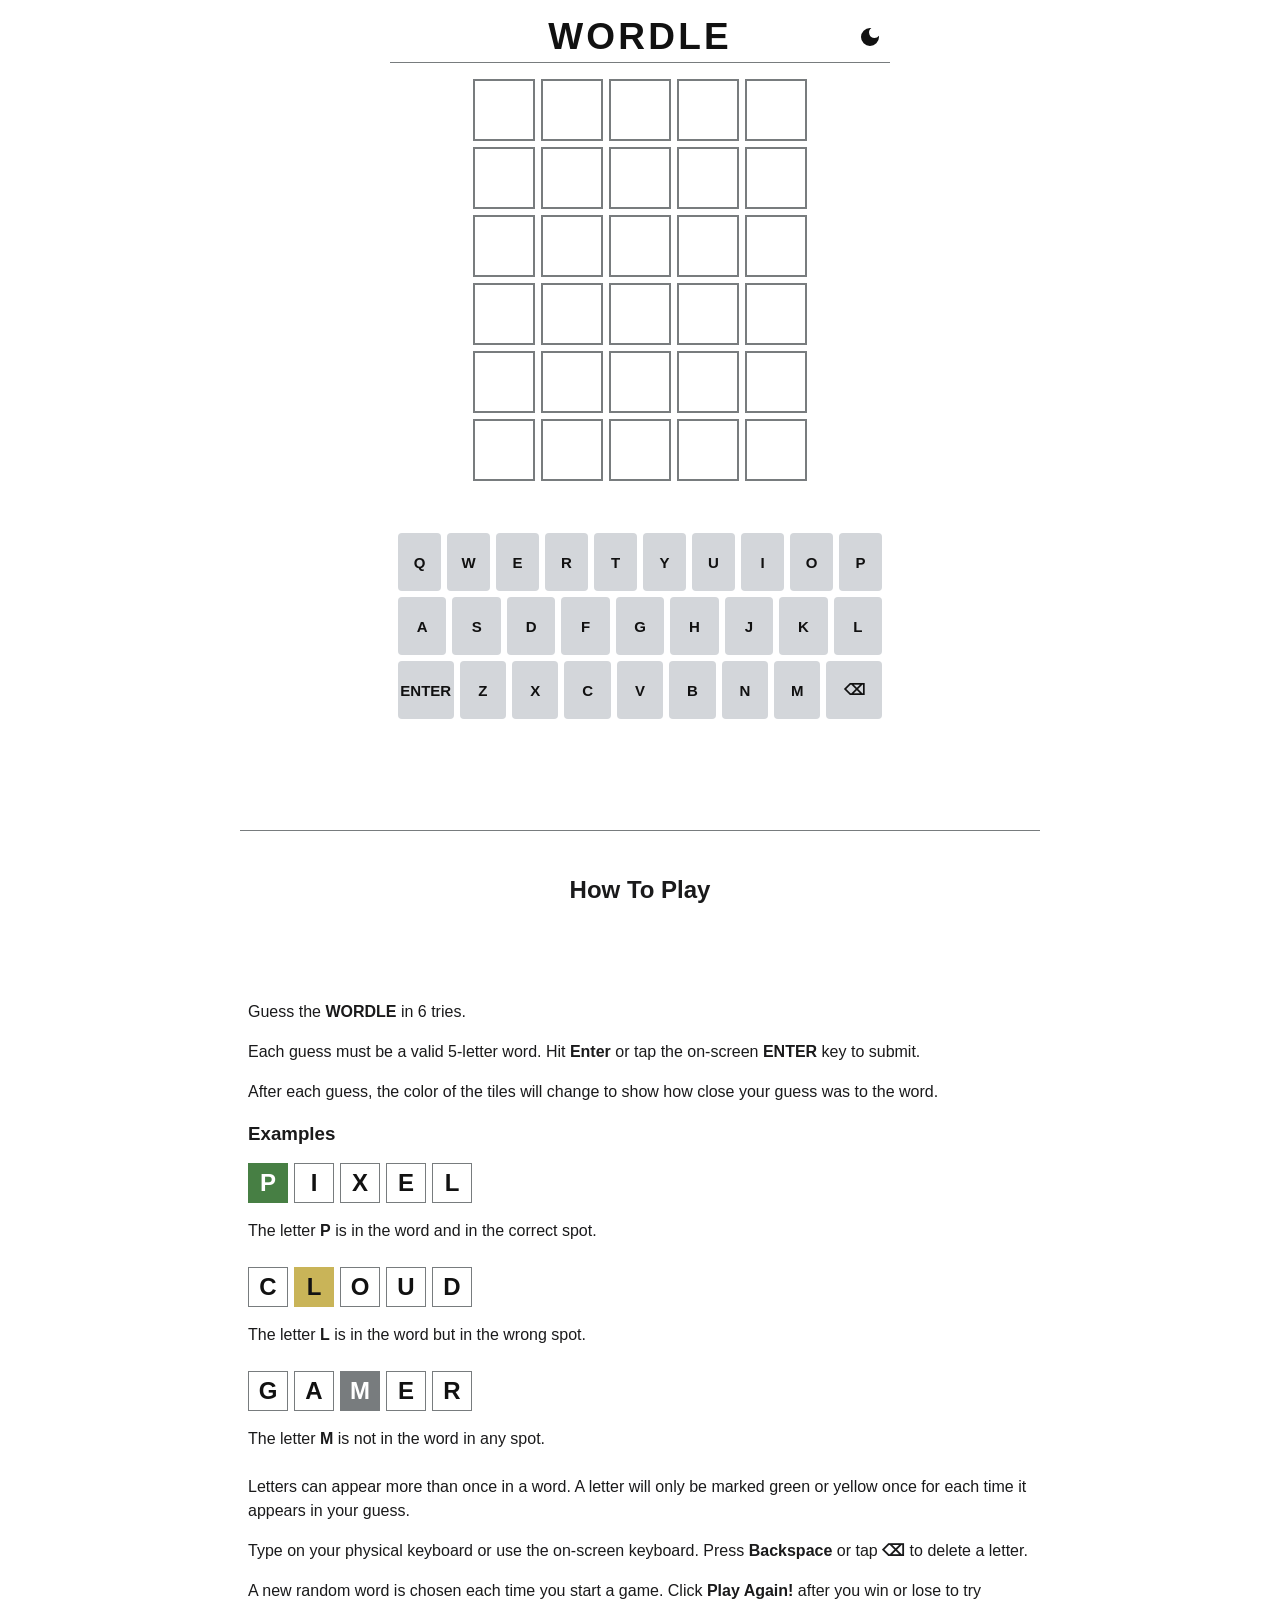
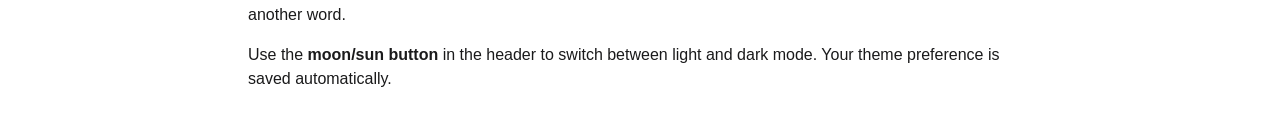
==== commit e892941b: "Improve WCAG 2.1 AA contrast and accessibility in both themes. Adjust color tokens for readable tile" ====
--- a/index.html
+++ b/index.html
@@ -26,14 +26,14 @@
     </header>
     <hr class="title-divider" />
 
-    <div id="game-board"></div>
-    <div id="keyboard" class="keyboard"></div>
+    <div id="game-board" aria-label="Game board"></div>
+    <div id="keyboard" class="keyboard" aria-label="Virtual keyboard"></div>
 
     <div id="play-again-container" style="display: none;">
       <button id="play-again" class="play-again-button">Play Again!</button>
     </div>
 
-    <div id="toast" class="toast">
+    <div id="toast" class="toast" role="status" aria-live="polite" aria-atomic="true">
       <div id="toast-message"></div>
     </div>
 
--- a/css/style.css
+++ b/css/style.css
@@ -2,20 +2,25 @@
 :root {
   --color-bg: #ffffff;
   --color-text: #111111;
-  --color-text-secondary: #222222;
-  --color-border: #d3d6da;
-  --color-divider: #d3d6da;
+  --color-text-secondary: #1a1a1b;
+  --color-border: #787c7e;
+  --color-divider: #787c7e;
   --color-tile-bg: #ffffff;
-  --color-tile-border: #d3d6da;
+  --color-tile-border: #787c7e;
   --color-tile-text: #111111;
   --color-key-bg: #d3d6da;
   --color-key-text: #111111;
   --color-key-hover: #b8bcc0;
-  --color-correct: #6aaa64;
+  --color-correct: #477f44;
   --color-present: #c9b458;
   --color-absent: #787c7e;
+  --color-on-correct: #ffffff;
+  --color-on-present: #121213;
+  --color-on-absent: #ffffff;
   --color-toast-bg: #222222;
   --color-toast-text: #ffffff;
+  --color-focus: #0b57d0;
+  --color-focus-contrast: #ffffff;
 
   /* Layout */
   --layout-max-width: 500px;
@@ -43,20 +48,25 @@
 html.dark {
   --color-bg: #121213;
   --color-text: #ffffff;
-  --color-text-secondary: #ffffff;
-  --color-border: #3a3a3c;
-  --color-divider: #3a3a3c;
-  --color-tile-bg: transparent;
-  --color-tile-border: #3a3a3c;
+  --color-text-secondary: #f3f3f3;
+  --color-border: #787c7e;
+  --color-divider: #787c7e;
+  --color-tile-bg: #121213;
+  --color-tile-border: #787c7e;
   --color-tile-text: #ffffff;
-  --color-key-bg: #818384;
+  --color-key-bg: #6e7375;
   --color-key-text: #ffffff;
   --color-key-hover: #565758;
   --color-correct: #538d4e;
-  --color-present: #b59f3b;
+  --color-present: #9a8428;
   --color-absent: #3a3a3c;
+  --color-on-correct: #ffffff;
+  --color-on-present: #ffffff;
+  --color-on-absent: #ffffff;
   --color-toast-bg: #ffffff;
   --color-toast-text: #121213;
+  --color-focus: #6cb4ff;
+  --color-focus-contrast: #121213;
 }
 
 /* === Base Styles === */
@@ -118,6 +128,7 @@
 
 .dark-mode-toggle:hover {
   background-color: var(--color-key-bg);
+  color: var(--color-key-text);
 }
 
 .dark-mode-toggle svg {
@@ -215,19 +226,31 @@
 .tile.correct {
   background-color: var(--color-correct);
   border-color: var(--color-correct);
-  color: white;
+  color: var(--color-on-correct);
 }
 
 .tile.present {
   background-color: var(--color-present);
   border-color: var(--color-present);
-  color: white;
+  color: var(--color-on-present);
 }
 
 .tile.absent {
   background-color: var(--color-absent);
   border-color: var(--color-absent);
-  color: white;
+  color: var(--color-on-absent);
+}
+
+/* Invalid guess animation */
+@keyframes shake {
+  10%, 90% { transform: translateX(-2px); }
+  20%, 80% { transform: translateX(4px); }
+  30%, 50%, 70% { transform: translateX(-8px); }
+  40%, 60% { transform: translateX(8px); }
+}
+
+.row.shake {
+  animation: shake 0.5s;
 }
 
 /* === Keyboard === */
@@ -276,22 +299,33 @@
   flex: 1.5;
 }
 
+#keyboard button:focus-visible,
+.play-again-button:focus-visible,
+.dark-mode-toggle:focus-visible {
+  outline: 3px solid var(--color-focus);
+  outline-offset: 2px;
+}
+
+#keyboard button:active {
+  transform: scale(0.98);
+}
+
 #keyboard button.correct {
   background-color: var(--color-correct);
   border-color: var(--color-correct);
-  color: white;
+  color: var(--color-on-correct);
 }
 
 #keyboard button.present {
   background-color: var(--color-present);
   border-color: var(--color-present);
-  color: white;
+  color: var(--color-on-present);
 }
 
 #keyboard button.absent {
   background-color: var(--color-absent);
   border-color: var(--color-absent);
-  color: white;
+  color: var(--color-on-absent);
 }
 
 #keyboard button:hover {
@@ -318,7 +352,7 @@
 
 .play-again-button {
   background-color: var(--color-correct);
-  color: white;
+  color: var(--color-on-correct);
   padding: clamp(10px, 2.5vw, 12px) clamp(18px, 5vw, 24px);
   font-size: clamp(16px, 4vw, 18px);
   font-weight: bold;
@@ -445,3 +479,16 @@
     margin-top: 20px;
   }
 }
+
+/* Reduced motion */
+@media (prefers-reduced-motion: reduce) {
+  .row.shake {
+    animation: none;
+  }
+
+  .tile,
+  #keyboard button,
+  .play-again-button {
+    transition: none;
+  }
+}
